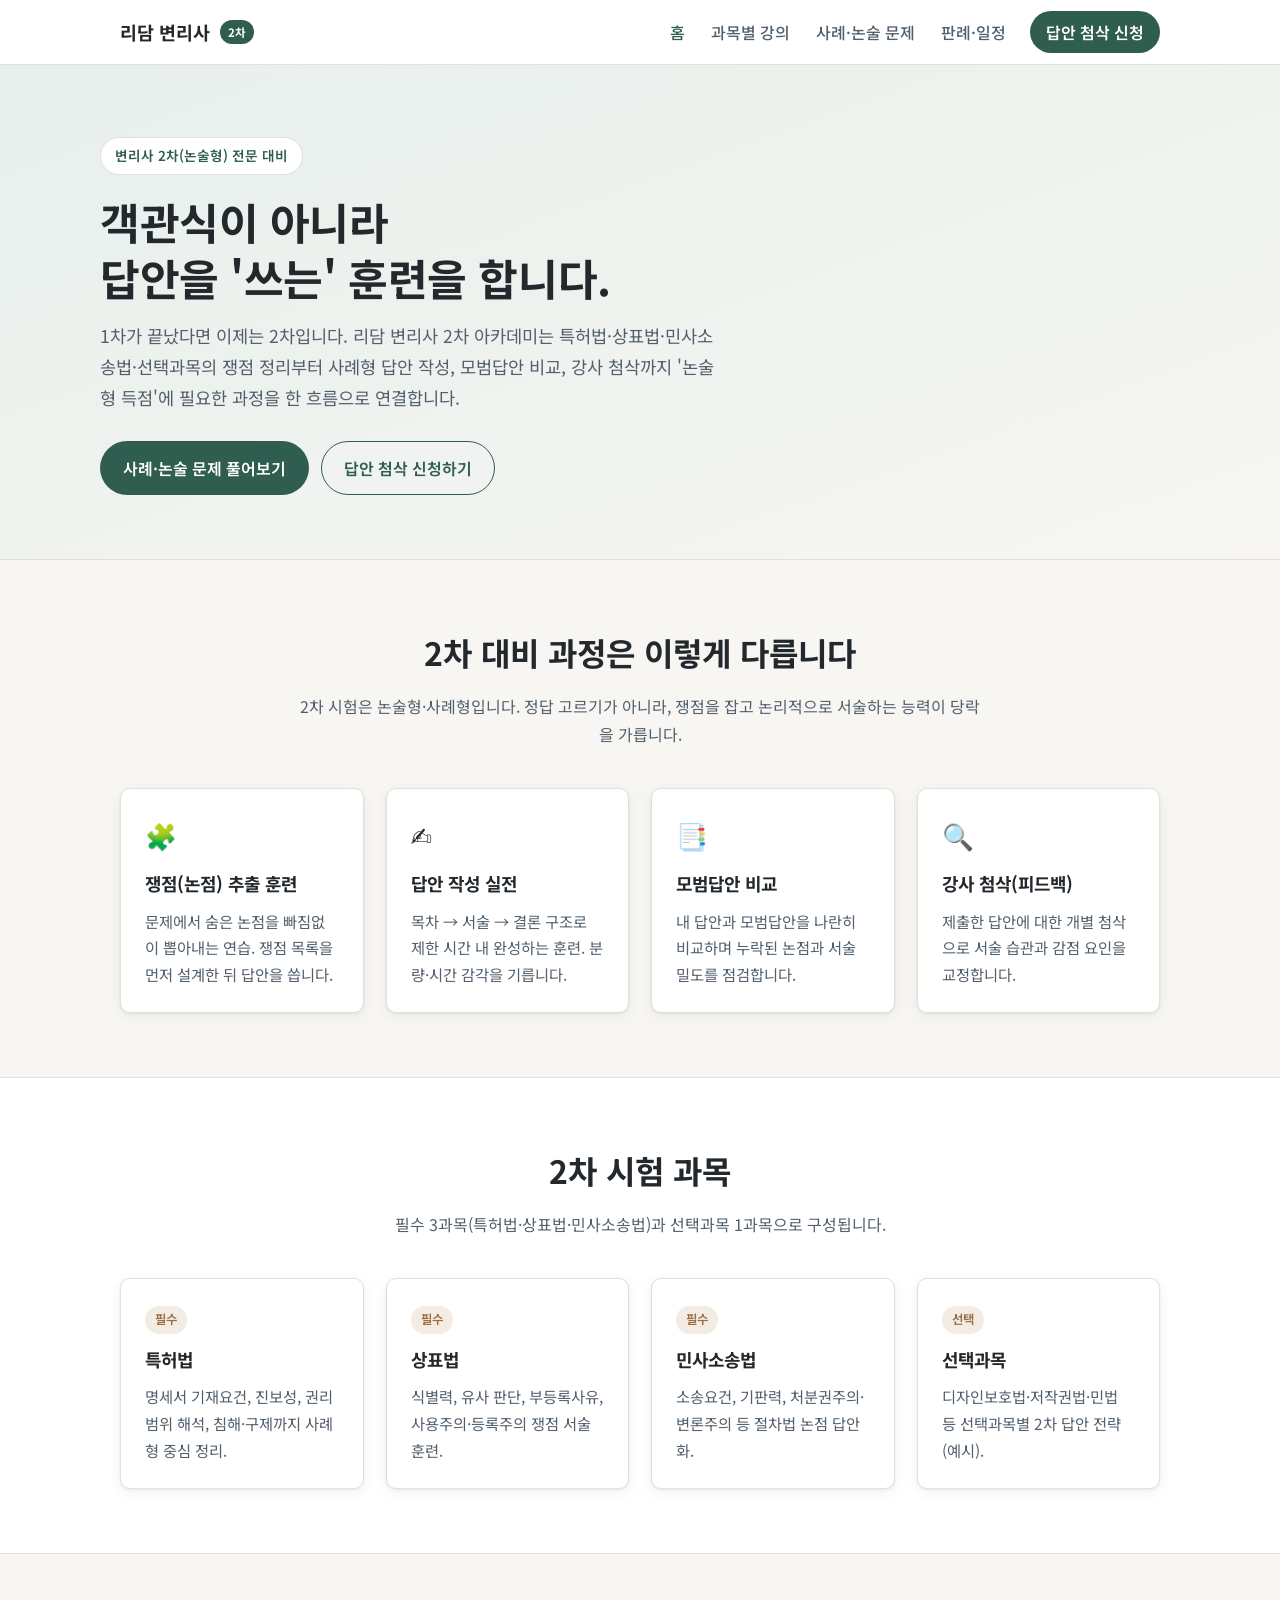
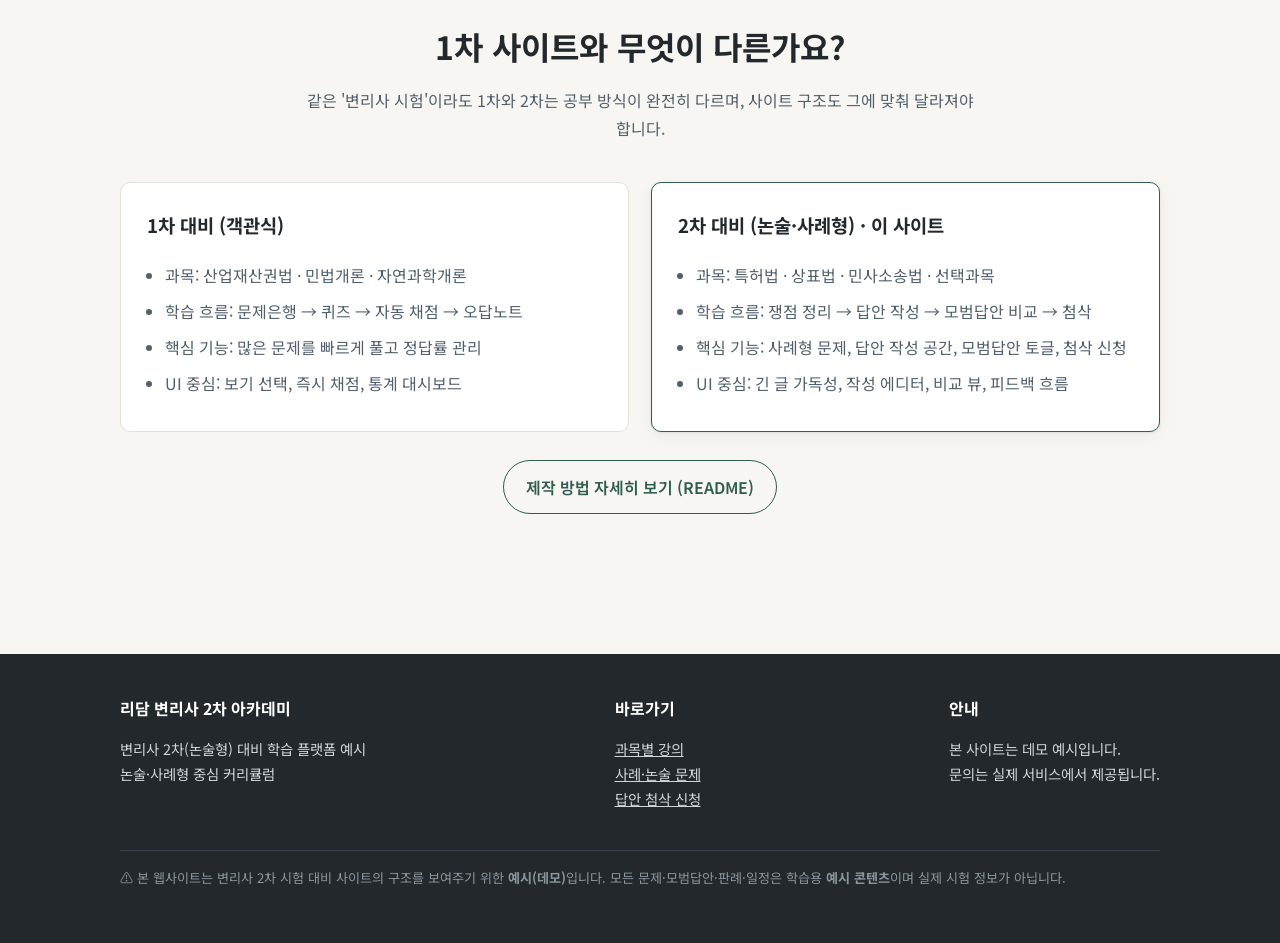
==== index.html @ 7f2bf928 "feat: add 변리사 2차 essay-focused static site example with README" ====
<!DOCTYPE html>
<html lang="ko">
<head>
  <meta charset="UTF-8" />
  <meta name="viewport" content="width=device-width, initial-scale=1.0" />
  <title>리담 변리사 2차 아카데미 | 논술·사례형 중심 2차 대비</title>
  <meta name="description" content="변리사 2차 시험(논술형) 대비를 위한 과목별 강의, 사례형·논술형 문제, 모범답안, 답안 첨삭 중심 학습 플랫폼 예시입니다." />
  <link rel="stylesheet" href="css/style.css" />
  <link rel="preconnect" href="https://fonts.googleapis.com" />
  <link href="https://fonts.googleapis.com/css2?family=Noto+Sans+KR:wght@400;500;700&display=swap" rel="stylesheet" />
</head>
<body data-page="home">

  <!-- 공통 헤더 -->
  <header class="site-header">
    <div class="container nav">
      <a href="index.html" class="brand">
        리담 변리사 <span class="badge">2차</span>
      </a>
      <button class="nav-toggle" aria-label="메뉴 열기" aria-expanded="false">☰</button>
      <ul class="nav-links">
        <li><a href="index.html" data-nav="home">홈</a></li>
        <li><a href="subjects/patent.html" data-nav="subjects">과목별 강의</a></li>
        <li><a href="problems.html" data-nav="problems">사례·논술 문제</a></li>
        <li><a href="resources.html" data-nav="resources">판례·일정</a></li>
        <li><a href="submit.html" class="nav-cta" data-nav="submit">답안 첨삭 신청</a></li>
      </ul>
    </div>
  </header>

  <!-- 히어로 -->
  <section class="hero">
    <div class="container hero-inner">
      <span class="eyebrow">변리사 2차(논술형) 전문 대비</span>
      <h1>객관식이 아니라 <br />답안을 '쓰는' 훈련을 합니다.</h1>
      <p class="lead">
        1차가 끝났다면 이제는 2차입니다. 리담 변리사 2차 아카데미는 특허법·상표법·민사소송법·선택과목의
        쟁점 정리부터 사례형 답안 작성, 모범답안 비교, 강사 첨삭까지 '논술형 득점'에 필요한 과정을 한 흐름으로 연결합니다.
      </p>
      <div class="hero-actions">
        <a href="problems.html" class="btn btn-primary">사례·논술 문제 풀어보기</a>
        <a href="submit.html" class="btn btn-ghost">답안 첨삭 신청하기</a>
      </div>
    </div>
  </section>

  <!-- 2차 대비 과정 소개 -->
  <section class="section">
    <div class="container">
      <div class="section-head">
        <h2>2차 대비 과정은 이렇게 다릅니다</h2>
        <p>2차 시험은 논술형·사례형입니다. 정답 고르기가 아니라, 쟁점을 잡고 논리적으로 서술하는 능력이 당락을 가릅니다.</p>
      </div>
      <div class="grid">
        <div class="card">
          <span class="card-icon">🧩</span>
          <h3>쟁점(논점) 추출 훈련</h3>
          <p>문제에서 숨은 논점을 빠짐없이 뽑아내는 연습. 쟁점 목록을 먼저 설계한 뒤 답안을 씁니다.</p>
        </div>
        <div class="card">
          <span class="card-icon">✍️</span>
          <h3>답안 작성 실전</h3>
          <p>목차 → 서술 → 결론 구조로 제한 시간 내 완성하는 훈련. 분량·시간 감각을 기릅니다.</p>
        </div>
        <div class="card">
          <span class="card-icon">📑</span>
          <h3>모범답안 비교</h3>
          <p>내 답안과 모범답안을 나란히 비교하며 누락된 논점과 서술 밀도를 점검합니다.</p>
        </div>
        <div class="card">
          <span class="card-icon">🔍</span>
          <h3>강사 첨삭(피드백)</h3>
          <p>제출한 답안에 대한 개별 첨삭으로 서술 습관과 감점 요인을 교정합니다.</p>
        </div>
      </div>
    </div>
  </section>

  <!-- 과목 바로가기 -->
  <section class="section alt">
    <div class="container">
      <div class="section-head">
        <h2>2차 시험 과목</h2>
        <p>필수 3과목(특허법·상표법·민사소송법)과 선택과목 1과목으로 구성됩니다.</p>
      </div>
      <div class="grid">
        <a href="subjects/patent.html" class="card">
          <span class="subject-tag">필수</span>
          <h3>특허법</h3>
          <p>명세서 기재요건, 진보성, 권리범위 해석, 침해·구제까지 사례형 중심 정리.</p>
        </a>
        <a href="subjects/trademark.html" class="card">
          <span class="subject-tag">필수</span>
          <h3>상표법</h3>
          <p>식별력, 유사 판단, 부등록사유, 사용주의·등록주의 쟁점 서술 훈련.</p>
        </a>
        <a href="subjects/civil-procedure.html" class="card">
          <span class="subject-tag">필수</span>
          <h3>민사소송법</h3>
          <p>소송요건, 기판력, 처분권주의·변론주의 등 절차법 논점 답안화.</p>
        </a>
        <a href="subjects/elective.html" class="card">
          <span class="subject-tag">선택</span>
          <h3>선택과목</h3>
          <p>디자인보호법·저작권법·민법 등 선택과목별 2차 답안 전략 (예시).</p>
        </a>
      </div>
    </div>
  </section>

  <!-- 1차 vs 2차 비교 -->
  <section class="section">
    <div class="container">
      <div class="section-head">
        <h2>1차 사이트와 무엇이 다른가요?</h2>
        <p>같은 '변리사 시험'이라도 1차와 2차는 공부 방식이 완전히 다르며, 사이트 구조도 그에 맞춰 달라져야 합니다.</p>
      </div>
      <div class="compare">
        <div class="panel">
          <h3>1차 대비 (객관식)</h3>
          <ul>
            <li>과목: 산업재산권법 · 민법개론 · 자연과학개론</li>
            <li>학습 흐름: 문제은행 → 퀴즈 → 자동 채점 → 오답노트</li>
            <li>핵심 기능: 많은 문제를 빠르게 풀고 정답률 관리</li>
            <li>UI 중심: 보기 선택, 즉시 채점, 통계 대시보드</li>
          </ul>
        </div>
        <div class="panel focus">
          <h3>2차 대비 (논술·사례형) · 이 사이트</h3>
          <ul>
            <li>과목: 특허법 · 상표법 · 민사소송법 · 선택과목</li>
            <li>학습 흐름: 쟁점 정리 → 답안 작성 → 모범답안 비교 → 첨삭</li>
            <li>핵심 기능: 사례형 문제, 답안 작성 공간, 모범답안 토글, 첨삭 신청</li>
            <li>UI 중심: 긴 글 가독성, 작성 에디터, 비교 뷰, 피드백 흐름</li>
          </ul>
        </div>
      </div>
      <p style="text-align:center; margin-top:28px;">
        <a href="README.md" class="btn btn-ghost">제작 방법 자세히 보기 (README)</a>
      </p>
    </div>
  </section>

  <!-- 공통 푸터 -->
  <footer class="site-footer">
    <div class="container">
      <div class="footer-cols">
        <div>
          <h4>리담 변리사 2차 아카데미</h4>
          <p>변리사 2차(논술형) 대비 학습 플랫폼 예시<br />논술·사례형 중심 커리큘럼</p>
        </div>
        <div>
          <h4>바로가기</h4>
          <p>
            <a href="subjects/patent.html">과목별 강의</a><br />
            <a href="problems.html">사례·논술 문제</a><br />
            <a href="submit.html">답안 첨삭 신청</a>
          </p>
        </div>
        <div>
          <h4>안내</h4>
          <p>본 사이트는 데모 예시입니다.<br />문의는 실제 서비스에서 제공됩니다.</p>
        </div>
      </div>
      <p class="disclaimer">
        ⚠️ 본 웹사이트는 변리사 2차 시험 대비 사이트의 구조를 보여주기 위한 <strong>예시(데모)</strong>입니다.
        모든 문제·모범답안·판례·일정은 학습용 <strong>예시 콘텐츠</strong>이며 실제 시험 정보가 아닙니다.
      </p>
    </div>
  </footer>

  <script src="js/main.js"></script>
</body>
</html>
---- css/style.css ----
/* =========================================================
   변리사 2차 시험 대비 - 공통 스타일
   차분하고 가독성 높은 톤 (논술 학습에 적합), 반응형
   ========================================================= */

:root {
  --color-bg: #f7f6f2;
  --color-surface: #ffffff;
  --color-ink: #23282d;
  --color-ink-soft: #52606d;
  --color-line: #e3e0d8;
  --color-primary: #2f5d50;      /* 차분한 딥그린 */
  --color-primary-soft: #e7efec;
  --color-accent: #9c6b3f;       /* 따뜻한 브라운 포인트 */
  --color-warn-bg: #fff7e6;
  --color-warn-line: #f0d9a8;
  --radius: 10px;
  --shadow: 0 1px 3px rgba(35, 40, 45, 0.08), 0 4px 16px rgba(35, 40, 45, 0.05);
  --maxw: 1080px;
  --font: "Noto Sans KR", "Apple SD Gothic Neo", "Malgun Gothic", system-ui,
    -apple-system, "Segoe UI", Roboto, sans-serif;
}

* { box-sizing: border-box; }

html { scroll-behavior: smooth; }

body {
  margin: 0;
  font-family: var(--font);
  color: var(--color-ink);
  background: var(--color-bg);
  line-height: 1.75;
  font-size: 16px;
  -webkit-font-smoothing: antialiased;
}

a { color: var(--color-primary); text-decoration: none; }
a:hover { text-decoration: underline; }

img { max-width: 100%; }

.container {
  width: 100%;
  max-width: var(--maxw);
  margin: 0 auto;
  padding: 0 20px;
}

/* ---------- 헤더 / 내비게이션 ---------- */
.site-header {
  background: var(--color-surface);
  border-bottom: 1px solid var(--color-line);
  position: sticky;
  top: 0;
  z-index: 50;
}
.nav {
  display: flex;
  align-items: center;
  justify-content: space-between;
  gap: 16px;
  min-height: 64px;
}
.brand {
  display: flex;
  align-items: center;
  gap: 10px;
  font-weight: 700;
  font-size: 1.15rem;
  color: var(--color-ink);
}
.brand:hover { text-decoration: none; }
.brand .badge {
  background: var(--color-primary);
  color: #fff;
  font-size: 0.72rem;
  font-weight: 700;
  padding: 2px 8px;
  border-radius: 999px;
  letter-spacing: 0.02em;
}
.nav-toggle {
  display: none;
  background: none;
  border: 1px solid var(--color-line);
  border-radius: 8px;
  padding: 8px 10px;
  font-size: 1rem;
  cursor: pointer;
}
.nav-links {
  display: flex;
  align-items: center;
  gap: 22px;
  list-style: none;
  margin: 0;
  padding: 0;
}
.nav-links a {
  color: var(--color-ink-soft);
  font-weight: 500;
  padding: 6px 2px;
}
.nav-links a:hover,
.nav-links a[aria-current="page"] {
  color: var(--color-primary);
  text-decoration: none;
}
.nav-cta {
  background: var(--color-primary);
  color: #fff !important;
  padding: 9px 16px !important;
  border-radius: 999px;
  font-weight: 600 !important;
}
.nav-cta:hover { background: #26493f; text-decoration: none; }

/* ---------- 히어로 ---------- */
.hero {
  background: linear-gradient(160deg, var(--color-primary-soft), var(--color-bg));
  border-bottom: 1px solid var(--color-line);
}
.hero-inner { padding: 72px 0 64px; }
.hero .eyebrow {
  display: inline-block;
  background: var(--color-surface);
  border: 1px solid var(--color-line);
  color: var(--color-primary);
  font-weight: 600;
  font-size: 0.85rem;
  padding: 6px 14px;
  border-radius: 999px;
  margin-bottom: 18px;
}
.hero h1 {
  font-size: clamp(1.8rem, 4vw, 2.7rem);
  line-height: 1.3;
  margin: 0 0 16px;
  letter-spacing: -0.01em;
}
.hero p.lead {
  font-size: 1.1rem;
  color: var(--color-ink-soft);
  max-width: 620px;
  margin: 0 0 28px;
}
.btn {
  display: inline-block;
  padding: 12px 22px;
  border-radius: 999px;
  font-weight: 600;
  cursor: pointer;
  border: 1px solid transparent;
  font-size: 1rem;
  font-family: inherit;
}
.btn-primary { background: var(--color-primary); color: #fff; }
.btn-primary:hover { background: #26493f; text-decoration: none; }
.btn-ghost {
  background: transparent;
  color: var(--color-primary);
  border-color: var(--color-primary);
}
.btn-ghost:hover { background: var(--color-primary-soft); text-decoration: none; }
.hero-actions { display: flex; gap: 12px; flex-wrap: wrap; }

/* ---------- 섹션 공통 ---------- */
.section { padding: 64px 0; }
.section-head { max-width: 680px; margin: 0 auto 40px; text-align: center; }
.section-head h2 {
  font-size: clamp(1.4rem, 3vw, 2rem);
  margin: 0 0 12px;
}
.section-head p { color: var(--color-ink-soft); margin: 0; }
.section.alt { background: var(--color-surface); border-block: 1px solid var(--color-line); }

/* ---------- 카드 그리드 ---------- */
.grid {
  display: grid;
  gap: 22px;
  grid-template-columns: repeat(auto-fit, minmax(240px, 1fr));
}
.card {
  background: var(--color-surface);
  border: 1px solid var(--color-line);
  border-radius: var(--radius);
  padding: 24px;
  box-shadow: var(--shadow);
}
.card h3 { margin: 0 0 8px; font-size: 1.12rem; }
.card p { margin: 0; color: var(--color-ink-soft); font-size: 0.96rem; }
.card .card-icon { font-size: 1.6rem; margin-bottom: 10px; display: block; }
a.card { color: inherit; }
a.card:hover { text-decoration: none; border-color: var(--color-primary); transform: translateY(-2px); transition: all .15s; }

.subject-tag {
  display: inline-block;
  font-size: 0.78rem;
  font-weight: 600;
  color: var(--color-accent);
  background: #f3ece3;
  padding: 3px 10px;
  border-radius: 999px;
  margin-bottom: 10px;
}

/* ---------- 비교 표 (1차 vs 2차) ---------- */
.compare {
  display: grid;
  grid-template-columns: 1fr 1fr;
  gap: 22px;
}
.compare .panel {
  background: var(--color-surface);
  border: 1px solid var(--color-line);
  border-radius: var(--radius);
  padding: 26px;
}
.compare .panel.focus { border-color: var(--color-primary); box-shadow: var(--shadow); }
.compare h3 { margin-top: 0; }
.compare ul { margin: 0; padding-left: 18px; color: var(--color-ink-soft); }
.compare li { margin-bottom: 8px; }

/* ---------- 예시 배지 ---------- */
.example-flag {
  background: var(--color-warn-bg);
  border: 1px solid var(--color-warn-line);
  color: #8a6d3b;
  border-radius: 8px;
  padding: 10px 14px;
  font-size: 0.9rem;
  margin-bottom: 20px;
}
.pill-example {
  background: var(--color-warn-bg);
  border: 1px solid var(--color-warn-line);
  color: #8a6d3b;
  font-size: 0.72rem;
  font-weight: 700;
  padding: 2px 8px;
  border-radius: 999px;
  margin-left: 6px;
  vertical-align: middle;
}

/* ---------- 페이지 헤더(서브페이지) ---------- */
.page-header {
  background: var(--color-primary-soft);
  border-bottom: 1px solid var(--color-line);
  padding: 44px 0;
}
.page-header h1 { margin: 0 0 8px; font-size: clamp(1.5rem, 3vw, 2.1rem); }
.page-header p { margin: 0; color: var(--color-ink-soft); }
.breadcrumb { font-size: 0.85rem; color: var(--color-ink-soft); margin-bottom: 14px; }
.breadcrumb a { color: var(--color-ink-soft); }

/* ---------- 커리큘럼 리스트 ---------- */
.curriculum { list-style: none; margin: 0; padding: 0; }
.curriculum li {
  background: var(--color-surface);
  border: 1px solid var(--color-line);
  border-radius: var(--radius);
  padding: 16px 20px;
  margin-bottom: 12px;
  display: flex;
  align-items: center;
  gap: 16px;
}
.curriculum .num {
  flex: 0 0 auto;
  width: 34px; height: 34px;
  border-radius: 50%;
  background: var(--color-primary);
  color: #fff;
  display: grid; place-items: center;
  font-weight: 700;
  font-size: 0.9rem;
}
.curriculum .meta { margin-left: auto; color: var(--color-ink-soft); font-size: 0.85rem; white-space: nowrap; }
.curriculum strong { display: block; }
.curriculum small { color: var(--color-ink-soft); }

/* ---------- 문제 뷰어 ---------- */
.qa-card {
  background: var(--color-surface);
  border: 1px solid var(--color-line);
  border-radius: var(--radius);
  padding: 28px;
  box-shadow: var(--shadow);
  margin-bottom: 24px;
}
.qa-card .q-head { display: flex; align-items: center; gap: 10px; flex-wrap: wrap; margin-bottom: 14px; }
.qa-card .type-tag {
  background: var(--color-primary);
  color: #fff;
  font-size: 0.75rem;
  font-weight: 600;
  padding: 3px 10px;
  border-radius: 999px;
}
.qa-card .q-body { font-size: 1.05rem; line-height: 1.85; }
.qa-card blockquote {
  margin: 16px 0;
  padding: 14px 18px;
  background: var(--color-bg);
  border-left: 4px solid var(--color-accent);
  border-radius: 6px;
  color: var(--color-ink);
}

.toggle-row { display: flex; gap: 12px; flex-wrap: wrap; margin: 20px 0; }
.toggle-panel {
  border: 1px dashed var(--color-line);
  border-radius: var(--radius);
  padding: 20px;
  margin-top: 8px;
  background: var(--color-bg);
}
.toggle-panel[hidden] { display: none; }
.toggle-panel h4 { margin-top: 0; color: var(--color-primary); }
.issue-list { margin: 0; padding-left: 20px; }
.issue-list li { margin-bottom: 6px; }

/* ---------- 폼 ---------- */
.form-grid { display: grid; gap: 18px; max-width: 720px; }
.field label { display: block; font-weight: 600; margin-bottom: 6px; }
.field input,
.field select,
.field textarea {
  width: 100%;
  padding: 11px 13px;
  border: 1px solid var(--color-line);
  border-radius: 8px;
  font-family: inherit;
  font-size: 1rem;
  background: var(--color-surface);
  color: var(--color-ink);
}
.field textarea { min-height: 200px; resize: vertical; line-height: 1.7; }
.field .hint { color: var(--color-ink-soft); font-size: 0.85rem; margin-top: 4px; }
.field .counter { text-align: right; color: var(--color-ink-soft); font-size: 0.82rem; margin-top: 4px; }
.form-note { color: var(--color-ink-soft); font-size: 0.9rem; }

.alert-success {
  background: var(--color-primary-soft);
  border: 1px solid var(--color-primary);
  color: var(--color-primary);
  border-radius: var(--radius);
  padding: 18px 20px;
  margin-top: 18px;
}
.alert-success[hidden] { display: none; }
.alert-success strong { display: block; margin-bottom: 4px; }

/* ---------- 조문/판례, 일정 등 간단 테이블 ---------- */
.simple-table { width: 100%; border-collapse: collapse; background: var(--color-surface); }
.simple-table th, .simple-table td {
  border: 1px solid var(--color-line);
  padding: 12px 14px;
  text-align: left;
  font-size: 0.95rem;
}
.simple-table th { background: var(--color-primary-soft); }

/* ---------- 푸터 ---------- */
.site-footer {
  background: var(--color-ink);
  color: #cfd6da;
  padding: 40px 0;
  margin-top: 60px;
  font-size: 0.9rem;
}
.site-footer a { color: #cfd6da; text-decoration: underline; }
.footer-cols { display: flex; justify-content: space-between; gap: 24px; flex-wrap: wrap; }
.site-footer h4 { color: #fff; margin: 0 0 10px; font-size: 1rem; }
.site-footer .disclaimer { margin-top: 24px; color: #8b969c; font-size: 0.82rem; border-top: 1px solid #39424a; padding-top: 16px; }

/* ---------- 반응형 ---------- */
@media (max-width: 760px) {
  .nav-toggle { display: inline-block; }
  .nav-links {
    display: none;
    position: absolute;
    top: 64px; left: 0; right: 0;
    flex-direction: column;
    align-items: flex-start;
    gap: 0;
    background: var(--color-surface);
    border-bottom: 1px solid var(--color-line);
    padding: 8px 20px 16px;
  }
  .nav-links.open { display: flex; }
  .nav-links li { width: 100%; }
  .nav-links a { display: block; padding: 10px 0; width: 100%; }
  .compare { grid-template-columns: 1fr; }
  .curriculum li { flex-wrap: wrap; }
  .curriculum .meta { margin-left: 46px; }
}
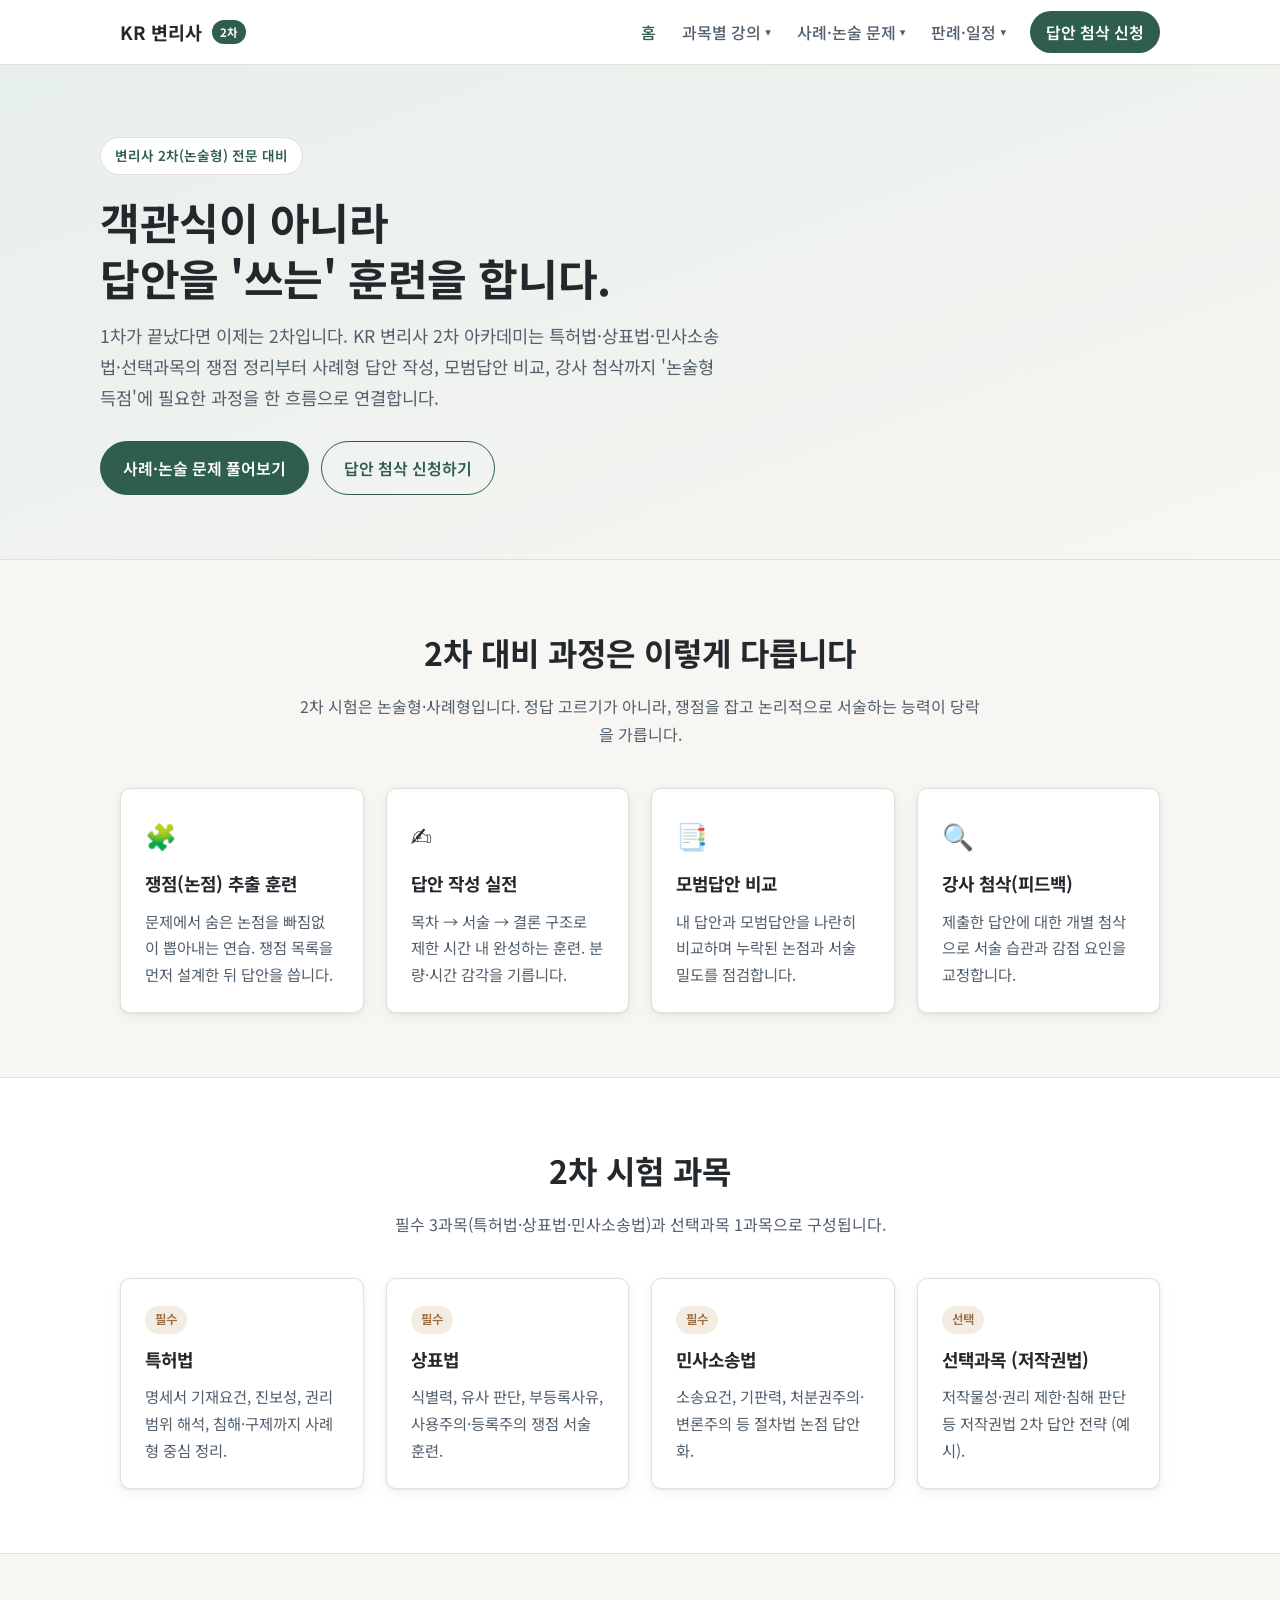
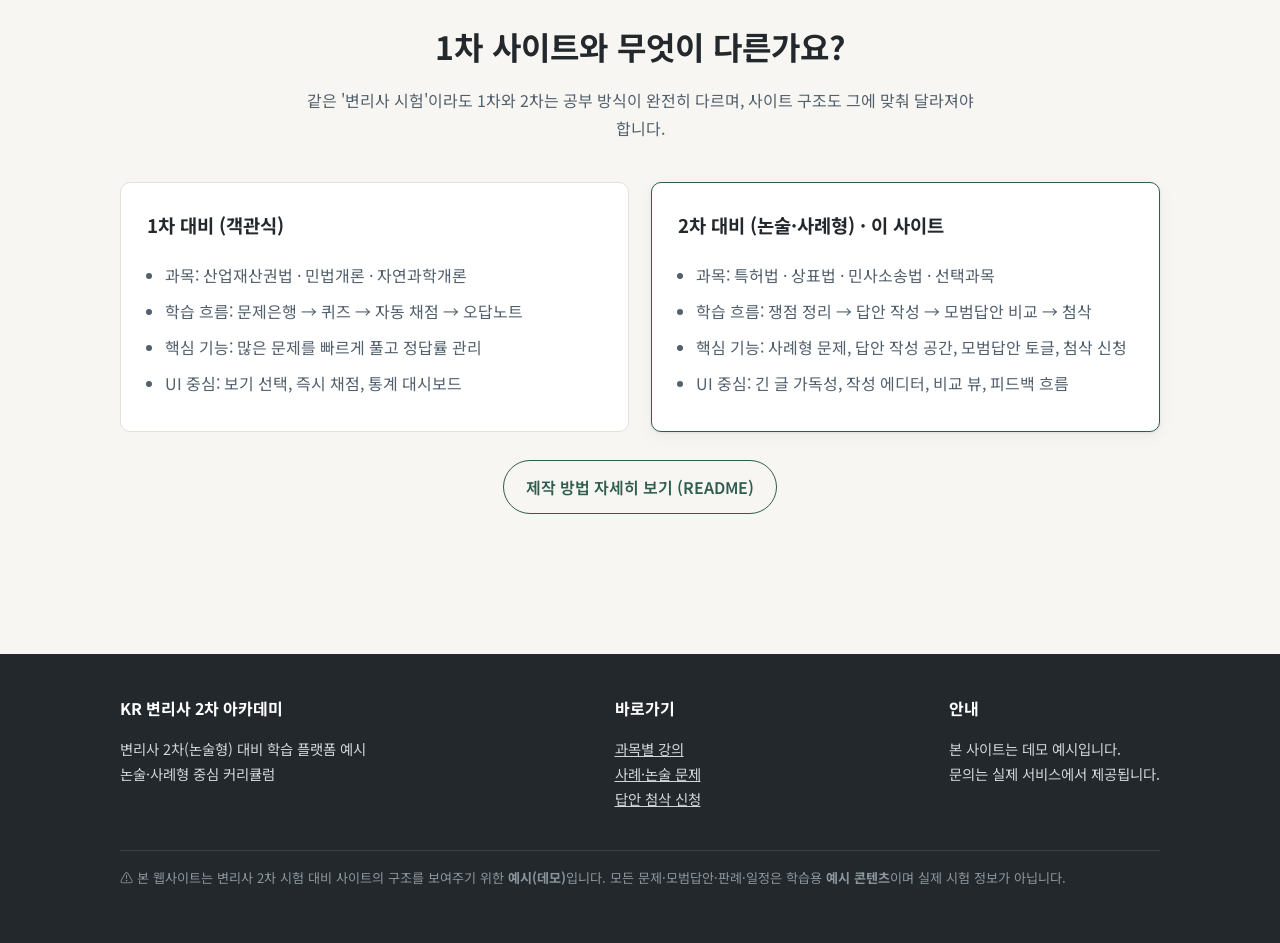
==== commit 8731486c: "feat: rebrand to KR 변리사, add hover-dropdown nav, problem/answer upload, and 판례/일정 separation" ====
--- a/index.html
+++ b/index.html
@@ -3,7 +3,7 @@
 <head>
   <meta charset="UTF-8" />
   <meta name="viewport" content="width=device-width, initial-scale=1.0" />
-  <title>리담 변리사 2차 아카데미 | 논술·사례형 중심 2차 대비</title>
+  <title>KR 변리사 2차 아카데미 | 논술·사례형 중심 2차 대비</title>
   <meta name="description" content="변리사 2차 시험(논술형) 대비를 위한 과목별 강의, 사례형·논술형 문제, 모범답안, 답안 첨삭 중심 학습 플랫폼 예시입니다." />
   <link rel="stylesheet" href="css/style.css" />
   <link rel="preconnect" href="https://fonts.googleapis.com" />
@@ -15,14 +15,35 @@
   <header class="site-header">
     <div class="container nav">
       <a href="index.html" class="brand">
-        리담 변리사 <span class="badge">2차</span>
+        KR 변리사 <span class="badge">2차</span>
       </a>
       <button class="nav-toggle" aria-label="메뉴 열기" aria-expanded="false">☰</button>
       <ul class="nav-links">
         <li><a href="index.html" data-nav="home">홈</a></li>
-        <li><a href="subjects/patent.html" data-nav="subjects">과목별 강의</a></li>
-        <li><a href="problems.html" data-nav="problems">사례·논술 문제</a></li>
-        <li><a href="resources.html" data-nav="resources">판례·일정</a></li>
+        <li class="has-dropdown">
+          <a href="subjects/patent.html" class="nav-top" data-nav="subjects">과목별 강의 <span class="caret" aria-hidden="true">▾</span></a>
+          <ul class="dropdown-menu">
+            <li><a href="subjects/patent.html">특허법</a></li>
+            <li><a href="subjects/trademark.html">상표법</a></li>
+            <li><a href="subjects/civil-procedure.html">민사소송법</a></li>
+            <li><a href="subjects/elective.html">선택과목(저작권법)</a></li>
+          </ul>
+        </li>
+        <li class="has-dropdown">
+          <a href="problems.html" class="nav-top" data-nav="problems">사례·논술 문제 <span class="caret" aria-hidden="true">▾</span></a>
+          <ul class="dropdown-menu">
+            <li><a href="problems.html#q-patent">특허법 사례형</a></li>
+            <li><a href="problems.html#q-trademark">상표법 논술형</a></li>
+            <li><a href="problems.html#upload">문제·답안 업로드</a></li>
+          </ul>
+        </li>
+        <li class="has-dropdown">
+          <a href="resources.html" class="nav-top" data-nav="resources">판례·일정 <span class="caret" aria-hidden="true">▾</span></a>
+          <ul class="dropdown-menu">
+            <li><a href="resources.html#cases">판례·조문</a></li>
+            <li><a href="resources.html#schedule">일정</a></li>
+          </ul>
+        </li>
         <li><a href="submit.html" class="nav-cta" data-nav="submit">답안 첨삭 신청</a></li>
       </ul>
     </div>
@@ -34,7 +55,7 @@
       <span class="eyebrow">변리사 2차(논술형) 전문 대비</span>
       <h1>객관식이 아니라 <br />답안을 '쓰는' 훈련을 합니다.</h1>
       <p class="lead">
-        1차가 끝났다면 이제는 2차입니다. 리담 변리사 2차 아카데미는 특허법·상표법·민사소송법·선택과목의
+        1차가 끝났다면 이제는 2차입니다. KR 변리사 2차 아카데미는 특허법·상표법·민사소송법·선택과목의
         쟁점 정리부터 사례형 답안 작성, 모범답안 비교, 강사 첨삭까지 '논술형 득점'에 필요한 과정을 한 흐름으로 연결합니다.
       </p>
       <div class="hero-actions">
@@ -101,8 +122,8 @@
         </a>
         <a href="subjects/elective.html" class="card">
           <span class="subject-tag">선택</span>
-          <h3>선택과목</h3>
-          <p>디자인보호법·저작권법·민법 등 선택과목별 2차 답안 전략 (예시).</p>
+          <h3>선택과목 (저작권법)</h3>
+          <p>저작물성·권리 제한·침해 판단 등 저작권법 2차 답안 전략 (예시).</p>
         </a>
       </div>
     </div>
@@ -146,7 +167,7 @@
     <div class="container">
       <div class="footer-cols">
         <div>
-          <h4>리담 변리사 2차 아카데미</h4>
+          <h4>KR 변리사 2차 아카데미</h4>
           <p>변리사 2차(논술형) 대비 학습 플랫폼 예시<br />논술·사례형 중심 커리큘럼</p>
         </div>
         <div>
--- a/css/style.css
+++ b/css/style.css
@@ -116,6 +116,53 @@
 }
 .nav-cta:hover { background: #26493f; text-decoration: none; }
 
+/* ---------- 내비 드롭다운(호버 메뉴) ---------- */
+.has-dropdown { position: relative; }
+.has-dropdown > .nav-top {
+  display: inline-flex;
+  align-items: center;
+  gap: 4px;
+  cursor: pointer;
+}
+.has-dropdown > .nav-top .caret { font-size: 0.7rem; transition: transform .15s; }
+.dropdown-menu {
+  list-style: none;
+  margin: 0;
+  padding: 8px;
+  position: absolute;
+  top: 100%;
+  left: 0;
+  min-width: 200px;
+  background: var(--color-surface);
+  border: 1px solid var(--color-line);
+  border-radius: var(--radius);
+  box-shadow: var(--shadow);
+  display: none;
+  flex-direction: column;
+  gap: 2px;
+  z-index: 60;
+}
+.dropdown-menu li { width: 100%; }
+.dropdown-menu a {
+  display: block;
+  padding: 9px 12px;
+  border-radius: 6px;
+  color: var(--color-ink-soft);
+  font-weight: 500;
+  white-space: nowrap;
+}
+.dropdown-menu a:hover {
+  background: var(--color-primary-soft);
+  color: var(--color-primary);
+  text-decoration: none;
+}
+/* 데스크톱: 호버 시 열기 */
+.has-dropdown:hover > .dropdown-menu,
+.has-dropdown:focus-within > .dropdown-menu,
+.has-dropdown.open > .dropdown-menu { display: flex; }
+.has-dropdown:hover > .nav-top .caret,
+.has-dropdown.open > .nav-top .caret { transform: rotate(180deg); }
+
 /* ---------- 히어로 ---------- */
 .hero {
   background: linear-gradient(160deg, var(--color-primary-soft), var(--color-bg));
@@ -321,6 +368,45 @@
 .toggle-panel h4 { margin-top: 0; color: var(--color-primary); }
 .issue-list { margin: 0; padding-left: 20px; }
 .issue-list li { margin-bottom: 6px; }
+
+/* ---------- 문제·답안 업로드(로컬 데모) ---------- */
+.upload-card {
+  background: var(--color-surface);
+  border: 1px solid var(--color-primary);
+  border-radius: var(--radius);
+  padding: 28px;
+  box-shadow: var(--shadow);
+  margin-bottom: 28px;
+}
+.upload-card h2 { margin-top: 0; }
+.upload-card .form-grid { max-width: none; }
+.upload-card .file-name {
+  color: var(--color-ink-soft);
+  font-size: 0.88rem;
+  margin-top: 6px;
+  word-break: break-all;
+}
+.qa-card.user-added { border-left: 4px solid var(--color-accent); }
+.qa-card .user-tag {
+  background: var(--color-accent);
+  color: #fff;
+  font-size: 0.75rem;
+  font-weight: 600;
+  padding: 3px 10px;
+  border-radius: 999px;
+}
+.qa-card .remove-upload {
+  margin-left: auto;
+  background: none;
+  border: 1px solid var(--color-line);
+  border-radius: 8px;
+  padding: 4px 10px;
+  font-size: 0.8rem;
+  cursor: pointer;
+  color: var(--color-ink-soft);
+  font-family: inherit;
+}
+.qa-card .remove-upload:hover { border-color: var(--color-accent); color: var(--color-accent); }
 
 /* ---------- 폼 ---------- */
 .form-grid { display: grid; gap: 18px; max-width: 720px; }
@@ -393,6 +479,25 @@
   .nav-links.open { display: flex; }
   .nav-links li { width: 100%; }
   .nav-links a { display: block; padding: 10px 0; width: 100%; }
+
+  /* 모바일: 드롭다운을 인라인 아코디언으로 */
+  .has-dropdown { position: static; }
+  .has-dropdown > .nav-top { padding: 10px 0; width: 100%; justify-content: space-between; }
+  .dropdown-menu {
+    position: static;
+    box-shadow: none;
+    border: none;
+    border-left: 2px solid var(--color-line);
+    border-radius: 0;
+    min-width: 0;
+    padding: 0 0 4px 12px;
+    margin: 0 0 4px;
+  }
+  /* 모바일에서는 호버가 아닌 .open 클래스(탭)로만 열기 */
+  .has-dropdown:hover > .dropdown-menu,
+  .has-dropdown:focus-within > .dropdown-menu { display: none; }
+  .has-dropdown.open > .dropdown-menu { display: flex; }
+  .dropdown-menu a { padding: 8px 0; }
   .compare { grid-template-columns: 1fr; }
   .curriculum li { flex-wrap: wrap; }
   .curriculum .meta { margin-left: 46px; }
